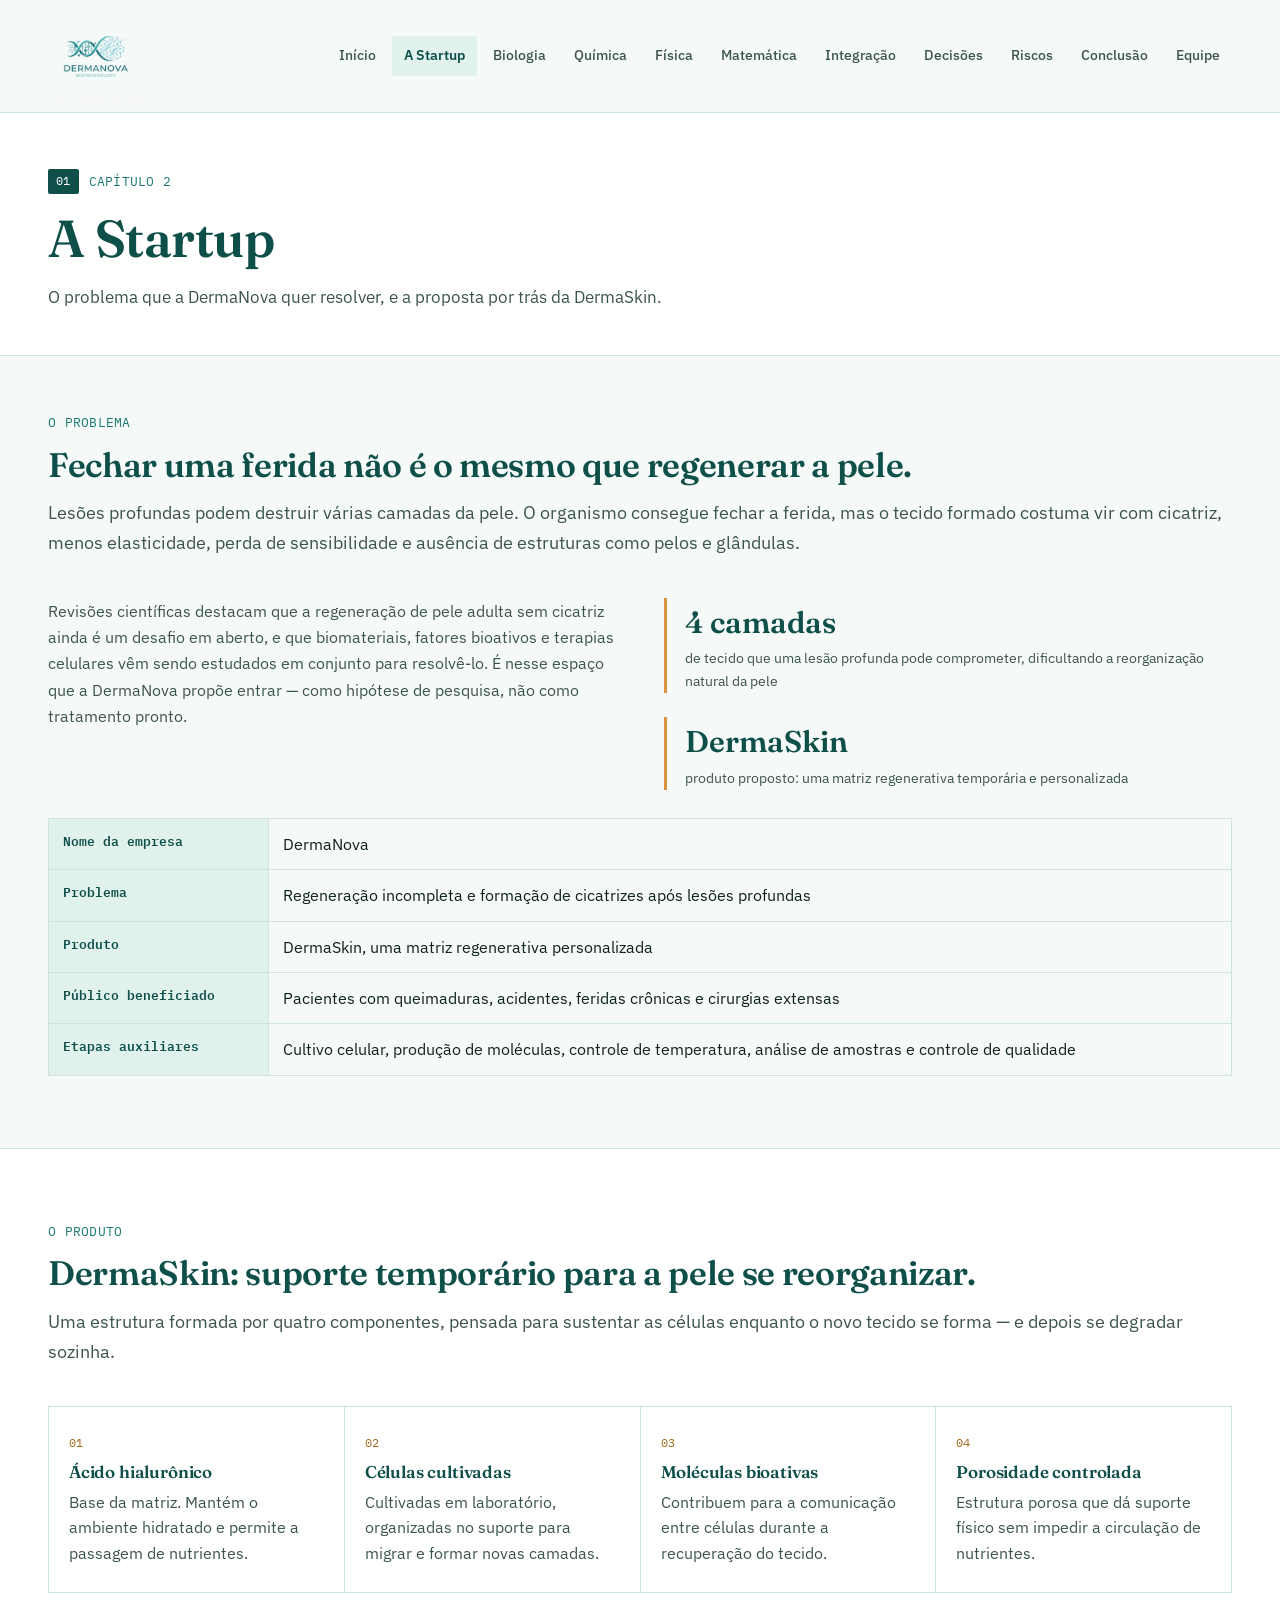
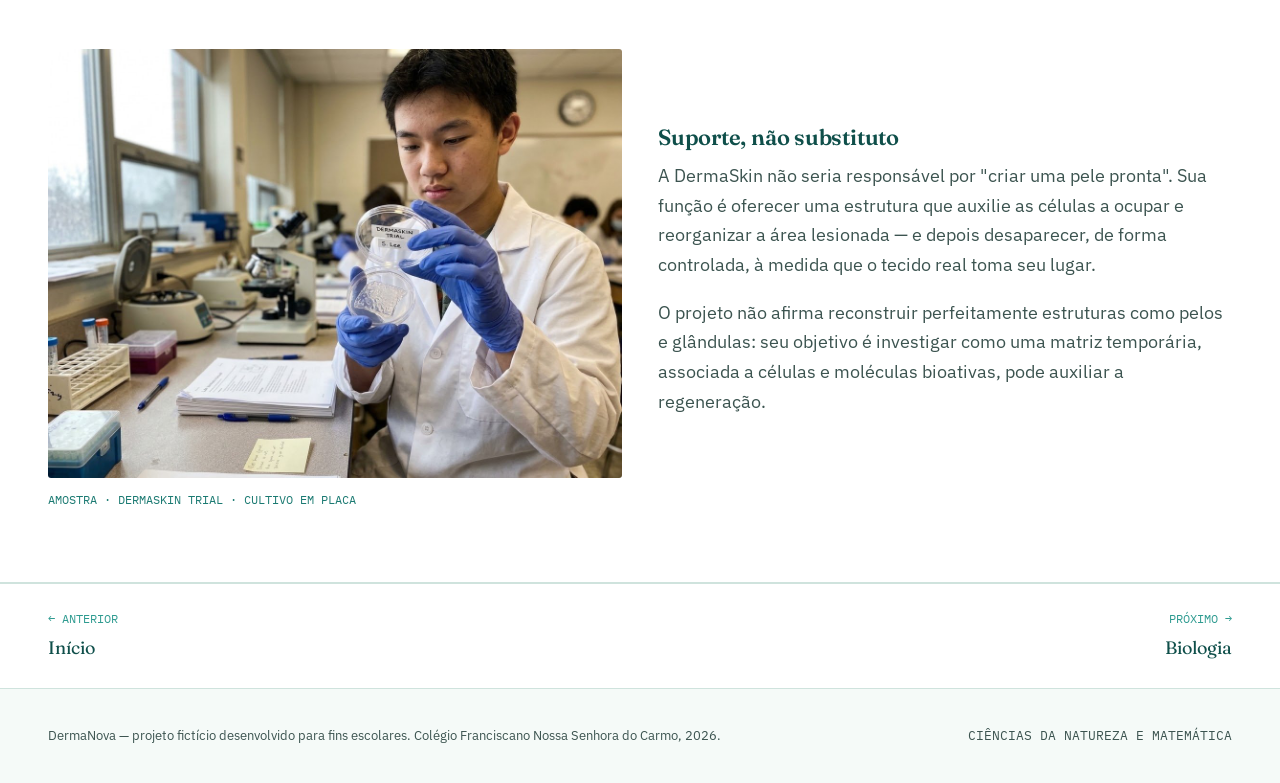
==== a-startup.html @ 09830bd9 "Add files via upload" ====
<!DOCTYPE html>
<html lang="pt-BR">
<head>
<meta charset="UTF-8">
<meta name="viewport" content="width=device-width, initial-scale=1.0, viewport-fit=cover">
<title>A Startup — DermaNova</title>
<meta name="description" content="DermaNova — DermaSkin, uma matriz regenerativa personalizada. Projeto interdisciplinar de Biotecnologia.">
<link rel="preconnect" href="https://fonts.googleapis.com">
<link href="https://fonts.googleapis.com/css2?family=Fraunces:ital,opsz,wght@0,9..144,400;0,9..144,500;0,9..144,600;0,9..144,700;1,9..144,500&family=IBM+Plex+Sans:wght@400;500;600;700&family=IBM+Plex+Mono:wght@400;500;600&display=swap" rel="stylesheet">
<link rel="stylesheet" href="styles.css">
</head>
<body>

<div class="nav-scrim" id="navScrim"></div>
<header class="nav">
  <div class="nav-inner">
    <a class="brand" href="index.html">
      <img src="images/logo.jpg" alt="Logo DermaNova">
    </a>
    <button class="menu-toggle" id="menuToggle" aria-label="Abrir menu">
      <svg viewBox="0 0 24 24" fill="none" stroke-width="2" stroke-linecap="round"><path d="M3 6h18M3 12h18M3 18h18"/></svg>
    </button>
    <nav class="links" id="navLinks">
      <a href="index.html">Início</a>
      <a href="a-startup.html" class="active">A Startup</a>
      <a href="biologia.html">Biologia</a>
      <a href="quimica.html">Química</a>
      <a href="fisica.html">Física</a>
      <a href="matematica.html">Matemática</a>
      <a href="integracao.html">Integração</a>
      <a href="decisoes.html">Decisões</a>
      <a href="riscos.html">Riscos</a>
      <a href="conclusao.html">Conclusão</a>
      <a href="equipe.html">Equipe</a>
    </nav>
  </div>
</header>

<div class="page-head">
  <div class="wrap">
    <div class="kicker"><span class="idx mono">01</span>CAPÍTULO 2</div>
    <h1>A Startup</h1>
    <p class="lede">O problema que a DermaNova quer resolver, e a proposta por trás da DermaSkin.</p>
  </div>
</div>

<section style="padding-top:56px;">
  <div class="wrap">
    <div class="section-head">
      <div class="kicker">O PROBLEMA</div>
      <h2>Fechar uma ferida não é o mesmo que regenerar a pele.</h2>
      <p>Lesões profundas podem destruir várias camadas da pele. O organismo consegue fechar a ferida, mas o tecido formado costuma vir com cicatriz, menos elasticidade, perda de sensibilidade e ausência de estruturas como pelos e glândulas.</p>
    </div>
    <div class="problem-grid">
      <div>
        <p style="color:var(--ink-soft);font-size:16px;">Revisões científicas destacam que a regeneração de pele adulta sem cicatriz ainda é um desafio em aberto, e que biomateriais, fatores bioativos e terapias celulares vêm sendo estudados em conjunto para resolvê-lo. É nesse espaço que a DermaNova propõe entrar — como hipótese de pesquisa, não como tratamento pronto.</p>
      </div>
      <div class="stat-block">
        <div class="stat">
          <div class="num">4 camadas</div>
          <div class="label">de tecido que uma lesão profunda pode comprometer, dificultando a reorganização natural da pele</div>
        </div>
        <div class="stat">
          <div class="num">DermaSkin</div>
          <div class="label">produto proposto: uma matriz regenerativa temporária e personalizada</div>
        </div>
      </div>
    </div>

    <div class="table-scroll">
      <table class="info">
        <tr><th>Nome da empresa</th><td>DermaNova</td></tr>
        <tr><th>Problema</th><td>Regeneração incompleta e formação de cicatrizes após lesões profundas</td></tr>
        <tr><th>Produto</th><td>DermaSkin, uma matriz regenerativa personalizada</td></tr>
        <tr><th>Público beneficiado</th><td>Pacientes com queimaduras, acidentes, feridas crônicas e cirurgias extensas</td></tr>
        <tr><th>Etapas auxiliares</th><td>Cultivo celular, produção de moléculas, controle de temperatura, análise de amostras e controle de qualidade</td></tr>
      </table>
    </div>
  </div>
</section>

<section class="band">
  <div class="wrap">
    <div class="section-head">
      <div class="kicker">O PRODUTO</div>
      <h2>DermaSkin: suporte temporário para a pele se reorganizar.</h2>
      <p>Uma estrutura formada por quatro componentes, pensada para sustentar as células enquanto o novo tecido se forma — e depois se degradar sozinha.</p>
    </div>
    <div class="compo-grid">
      <div class="compo-item"><div class="idx">01</div><h3>Ácido hialurônico</h3><p>Base da matriz. Mantém o ambiente hidratado e permite a passagem de nutrientes.</p></div>
      <div class="compo-item"><div class="idx">02</div><h3>Células cultivadas</h3><p>Cultivadas em laboratório, organizadas no suporte para migrar e formar novas camadas.</p></div>
      <div class="compo-item"><div class="idx">03</div><h3>Moléculas bioativas</h3><p>Contribuem para a comunicação entre células durante a recuperação do tecido.</p></div>
      <div class="compo-item"><div class="idx">04</div><h3>Porosidade controlada</h3><p>Estrutura porosa que dá suporte físico sem impedir a circulação de nutrientes.</p></div>
    </div>

    <div class="product-media-row">
      <div>
        <img src="images/laboratorio.jpg" alt="Pesquisador segurando duas placas de Petri com amostra rotulada 'DermaSkin Trial'">
        <div class="media-tag mono">AMOSTRA · DERMASKIN TRIAL · CULTIVO EM PLACA</div>
      </div>
      <div>
        <h3 style="font-size:22px;margin-bottom:12px;">Suporte, não substituto</h3>
        <p style="color:var(--ink-soft);">A DermaSkin não seria responsável por "criar uma pele pronta". Sua função é oferecer uma estrutura que auxilie as células a ocupar e reorganizar a área lesionada — e depois desaparecer, de forma controlada, à medida que o tecido real toma seu lugar.</p>
        <p style="color:var(--ink-soft);">O projeto não afirma reconstruir perfeitamente estruturas como pelos e glândulas: seu objetivo é investigar como uma matriz temporária, associada a células e moléculas bioativas, pode auxiliar a regeneração.</p>
      </div>
    </div>
  </div>
</section>

<nav class="page-nav" aria-label="Navegação entre páginas">
  <div class="page-nav-inner">
    <a href="index.html" class="prev">
        <span class="dir mono">&larr; ANTERIOR</span>
        <span class="ttl">Início</span>
      </a>
    <a href="biologia.html" class="next">
        <span class="dir mono">PRÓXIMO &rarr;</span>
        <span class="ttl">Biologia</span>
      </a>
  </div>
</nav>

<footer class="site-footer">
  <div class="wrap footer-inner">
    <p>DermaNova — projeto fictício desenvolvido para fins escolares. Colégio Franciscano Nossa Senhora do Carmo, 2026.</p>
    <p class="mono">CIÊNCIAS DA NATUREZA E MATEMÁTICA</p>
  </div>
</footer>

<script src="script.js"></script>
</body>
</html>
---- styles.css ----
:root{
  --bg:#F5FAF8;
  --paper:#FFFFFF;
  --ink:#0E211D;
  --ink-soft:#3C5450;
  --teal-900:#0F4F4A;
  --teal-700:#1B7A72;
  --teal-500:#2E9B90;
  --teal-300:#8FCFC4;
  --teal-100:#E1F2ED;
  --amber:#DA9241;
  --amber-dark:#A5691D;
  --line:#CFE3DD;
}
*{box-sizing:border-box;}
html{scroll-behavior:smooth;}
body{
  margin:0;
  background:var(--bg);
  color:var(--ink);
  font-family:'IBM Plex Sans', sans-serif;
  font-size:18px;
  line-height:1.65;
  -webkit-font-smoothing:antialiased;
  overflow-x:hidden;
}
h1,h2,h3,.display{
  font-family:'Fraunces', serif;
  font-weight:600;
  color:var(--teal-900);
  line-height:1.1;
  margin:0;
  letter-spacing:-0.01em;
}
p{margin:0 0 1em 0;}
a{color:inherit;}
img{max-width:100%;}
.mono{font-family:'IBM Plex Mono', monospace;}
.wrap{max-width:1280px;margin:0 auto;padding:0 48px;}
@media (max-width:640px){.wrap{padding:0 20px;}}

a:focus-visible, button:focus-visible, .tab:focus-visible{outline:2px solid var(--amber); outline-offset:3px;}

@media (prefers-reduced-motion: reduce){
  *{animation-duration:0.001ms !important; transition-duration:0.001ms !important;}
}

/* NAV */
header.nav{
  position:sticky; top:0; z-index:50;
  background:rgba(245,250,248,0.94);
  backdrop-filter:blur(8px);
  border-bottom:1px solid var(--line);
}
.nav-inner{
  max-width:1280px;margin:0 auto;padding:8px 48px;
  display:flex;align-items:center;justify-content:space-between;gap:24px;
}
@media (max-width:640px){.nav-inner{padding:10px 20px;}}
.brand{display:flex;align-items:center;gap:10px;text-decoration:none;flex-shrink:0;}
.brand img{height:96px;width:auto;display:block;}
@media (max-width:640px){.brand img{height:72px;}}

nav.links{display:flex;gap:4px;font-size:14px;align-items:center;overflow-x:auto;scrollbar-width:none;}
nav.links::-webkit-scrollbar{display:none;}
nav.links a{
  text-decoration:none;color:var(--ink-soft);white-space:nowrap;padding:8px 12px;border-radius:2px;
  font-weight:500;
}
nav.links a:hover{color:var(--teal-700);}
nav.links a.active{color:var(--teal-900);background:var(--teal-100);font-weight:600;}
.menu-toggle{display:none;background:none;border:none;cursor:pointer;padding:8px;flex-shrink:0;}
.menu-toggle svg{width:24px;height:24px;stroke:var(--teal-900);}
@media (max-width:920px){
  nav.links{
    position:fixed;top:0;right:0;bottom:0;width:min(320px,84vw);
    background:var(--paper);flex-direction:column;align-items:stretch;
    padding:90px 24px 24px;gap:4px;box-shadow:-8px 0 30px rgba(14,33,29,0.15);
    transform:translateX(100%);transition:transform .25s ease;overflow-y:auto;
  }
  nav.links.open{transform:translateX(0);}
  nav.links a{padding:14px 10px;font-size:16px;border-bottom:1px solid var(--line);}
  .menu-toggle{display:block;}
  .nav-scrim{
    display:none;position:fixed;inset:0;background:rgba(14,33,29,0.35);z-index:45;
  }
  .nav-scrim.open{display:block;}
}

/* PAGE HEADER (per-page title band) */
.page-head{
  padding:56px 0 44px;border-bottom:1px solid var(--line);background:var(--paper);
}
.page-head .kicker{
  font-family:'IBM Plex Mono',monospace;font-size:12.5px;letter-spacing:0.02em;
  color:var(--teal-700);display:flex;align-items:center;gap:10px;margin-bottom:16px;
}
.page-head .kicker .idx{
  background:var(--teal-900);color:#fff;padding:3px 8px;border-radius:2px;font-size:11.5px;
}
.page-head h1{font-size:clamp(30px,4.4vw,52px);max-width:960px;}
.page-head p.lede{font-size:17px;color:var(--ink-soft);max-width:820px;margin-top:16px;margin-bottom:0;}

/* HERO (home only) */
.hero{display:grid;grid-template-columns:1.05fr 0.95fr;align-items:center;}
@media (max-width:900px){.hero{grid-template-columns:1fr;}}
.hero-text{padding:60px 32px 60px 32px;max-width:560px;justify-self:end;}
@media (max-width:900px){.hero-text{justify-self:stretch;padding:44px 20px 8px;max-width:none;}}
.kicker{
  font-family:'IBM Plex Mono',monospace;font-size:12.5px;letter-spacing:0.02em;
  color:var(--teal-700);display:flex;align-items:center;gap:8px;margin-bottom:18px;
}
.kicker .dot{width:6px;height:6px;border-radius:50%;background:var(--amber);display:inline-block;animation:pulse 2.2s ease-in-out infinite;}
@keyframes pulse{0%,100%{opacity:1;}50%{opacity:0.35;}}
.hero h1{font-size:clamp(32px,4.6vw,54px);margin-bottom:20px;}
.hero h1 em{font-style:italic;color:var(--teal-700);}
.hero p.lede{font-size:18px;color:var(--ink-soft);max-width:480px;margin-bottom:30px;}
.cta-row{display:flex;gap:14px;flex-wrap:wrap;}
.btn{
  display:inline-flex;align-items:center;gap:8px;padding:13px 22px;
  font-family:'IBM Plex Sans',sans-serif;font-size:14.5px;font-weight:600;
  text-decoration:none;border-radius:3px;border:1px solid transparent;cursor:pointer;
}
.btn-primary{background:var(--teal-900);color:#fff;}
.btn-primary:hover{background:var(--teal-700);}
.btn-ghost{border-color:var(--teal-900);color:var(--teal-900);background:transparent;}
.btn-ghost:hover{background:var(--teal-100);}

.hero-media{position:relative;min-height:480px;}
@media (max-width:900px){.hero-media{min-height:300px;}}
.hero-media img{width:100%;height:100%;object-fit:cover;display:block;}
.hero-media .caption{
  position:absolute;left:20px;bottom:20px;background:rgba(14,33,29,0.82);color:#fff;
  padding:10px 14px;font-family:'IBM Plex Mono',monospace;font-size:12px;border-radius:2px;
  max-width:80%;
}

/* TOPIC INDEX GRID (home) */
.topic-grid{display:grid;grid-template-columns:repeat(3,1fr);gap:1px;background:var(--line);border:1px solid var(--line);margin-top:8px;}
@media (max-width:860px){.topic-grid{grid-template-columns:1fr 1fr;}}
@media (max-width:560px){.topic-grid{grid-template-columns:1fr;}}
.topic-card{
  background:var(--paper);padding:28px 24px;text-decoration:none;display:block;
  transition:background .15s ease;
}
.topic-card:hover{background:var(--teal-100);}
.topic-card .num{font-family:'IBM Plex Mono',monospace;font-size:12px;color:var(--amber-dark);margin-bottom:12px;display:block;}
.topic-card h3{font-size:19px;margin-bottom:8px;}
.topic-card p{font-size:15px;color:var(--ink-soft);margin:0;}

/* SECTION SCAFFOLDING */
section{padding:72px 0;}
@media (max-width:640px){section{padding:48px 0;}}
.section-head{max-width:none;margin-bottom:40px;}
.prose{max-width:820px;color:var(--ink-soft);font-size:18px;}
.prose-wide{max-width:none;color:var(--ink-soft);font-size:18px;}
.section-head .kicker{margin-bottom:14px;}
.section-head h2{font-size:clamp(24px,3.2vw,34px);}
.section-head p{color:var(--ink-soft);font-size:18px;margin-top:14px;}
.band{background:var(--paper);border-top:1px solid var(--line);border-bottom:1px solid var(--line);}
.band-teal{background:var(--teal-900);color:#fff;}
.band-teal .section-head h2{color:#fff;}
.band-teal .section-head p{color:#CFE7E1;}

/* PROBLEM STATS */
.problem-grid{display:grid;grid-template-columns:1fr 1fr;gap:48px;align-items:start;}
@media (max-width:800px){.problem-grid{grid-template-columns:1fr;}}
.stat-block{display:flex;flex-direction:column;gap:24px;}
.stat{border-left:3px solid var(--amber);padding-left:18px;}
.stat .num{font-family:'Fraunces',serif;font-size:30px;color:var(--teal-900);font-weight:600;}
.stat .label{font-size:14px;color:var(--ink-soft);}

table.info{width:100%;border-collapse:collapse;margin-top:28px;font-size:16px;}
table.info th,table.info td{border:1px solid var(--line);padding:12px 14px;text-align:left;vertical-align:top;}
table.info th{background:var(--teal-100);color:var(--teal-900);width:220px;font-family:'IBM Plex Mono',monospace;font-size:12.5px;font-weight:600;}
.table-scroll{overflow-x:auto;}

/* PRODUCT COMPOSITION */
.compo-grid{display:grid;grid-template-columns:repeat(4,1fr);gap:1px;background:var(--line);border:1px solid var(--line);margin-top:8px;}
@media (max-width:800px){.compo-grid{grid-template-columns:repeat(2,1fr);}}
.compo-item{background:var(--paper);padding:26px 20px;}
.compo-item .idx{font-family:'IBM Plex Mono',monospace;font-size:12px;color:var(--amber-dark);margin-bottom:10px;}
.compo-item h3{font-size:17px;margin-bottom:8px;}
.compo-item p{font-size:15.5px;color:var(--ink-soft);margin:0;}

.product-media-row{display:grid;grid-template-columns:1fr 1fr;gap:36px;align-items:center;margin-top:56px;}
@media (max-width:800px){.product-media-row{grid-template-columns:1fr;}}
.product-media-row img{width:100%;border-radius:3px;display:block;}
.media-tag{font-family:'IBM Plex Mono',monospace;font-size:12px;color:var(--teal-700);margin-top:12px;}

/* PROCESS STEPPER */
.stepper{display:flex;overflow-x:auto;gap:0;margin-top:20px;padding-bottom:10px;}
.step{flex:0 0 220px;padding:22px 20px 22px 0;position:relative;}
.step:not(:last-child)::after{content:"";position:absolute;top:30px;right:0;width:calc(100% - 30px);height:1px;background:var(--line);}
.step .n{font-family:'IBM Plex Mono',monospace;color:var(--amber-dark);font-size:13px;margin-bottom:10px;display:block;}
.step h4{font-family:'Fraunces',serif;font-size:16px;color:var(--teal-900);margin:0 0 6px;font-weight:600;}
.step p{font-size:15.5px;color:var(--ink-soft);margin:0;}

/* ACCORDION */
.topic-fig{margin:0 0 20px;border-radius:4px;border:1px solid var(--line);background:#FAFCFB;padding:14px;display:flex;justify-content:center;}
.topic-fig img{width:100%;height:auto;max-height:none;object-fit:contain;display:block;}
.accordion-item{border-bottom:1px solid var(--line);}
.accordion-item:first-child{border-top:1px solid var(--line);}
.accordion-btn{
  width:100%;text-align:left;background:none;border:none;cursor:pointer;
  padding:20px 4px;display:flex;justify-content:space-between;align-items:center;gap:16px;
  font-family:'Fraunces',serif;font-size:18px;color:var(--teal-900);font-weight:500;
}
.accordion-btn .plus{font-family:'IBM Plex Mono',monospace;font-size:20px;color:var(--amber-dark);flex-shrink:0;transition:transform .2s ease;}
.accordion-item.open .plus{transform:rotate(45deg);}
.accordion-panel{max-height:0;overflow:hidden;transition:max-height .3s ease;}
.accordion-item.open .accordion-panel{max-height:2600px;}
.accordion-inner{padding:0 4px 24px;color:var(--ink-soft);font-size:17px;}
.accordion-inner p{margin-bottom:12px;}
.accordion-inner strong{color:var(--ink);}

.eq-block{
  background:var(--teal-100);border:1px solid var(--teal-300);border-radius:3px;
  padding:16px 18px;margin:14px 0;font-family:'IBM Plex Mono',monospace;font-size:13.5px;
  color:var(--teal-900);overflow-x:auto;white-space:pre;
}

table.mini{width:100%;border-collapse:collapse;margin:14px 0;font-size:15.5px;}
table.mini th, table.mini td{border:1px solid var(--line);padding:8px 10px;text-align:left;}
table.mini th{background:var(--teal-100);color:var(--teal-900);font-family:'IBM Plex Mono',monospace;font-weight:600;font-size:12.5px;}

/* CHEMISTRY REACTION VISUALS */
.reaction-block{background:var(--paper);border:1px solid var(--line);border-radius:4px;padding:26px;margin:20px 0 28px;}
.reaction-row{display:flex;align-items:center;justify-content:center;gap:18px;flex-wrap:wrap;padding:12px 0 6px;}
.reaction-figure{display:flex;flex-direction:column;align-items:center;gap:8px;max-width:260px;flex:1;}
.reaction-figure img{max-height:200px;width:100%;object-fit:contain;background:#FAFCFB;border:1px solid var(--line);border-radius:3px;padding:8px;}
.reaction-figure .fig-label{font-family:'IBM Plex Mono',monospace;font-size:11.5px;color:var(--ink-soft);text-align:center;}
.reaction-op{font-family:'Fraunces',serif;font-size:30px;color:var(--teal-500);flex-shrink:0;}
.reaction-arrow{font-family:'IBM Plex Mono',monospace;font-size:13px;color:var(--teal-700);display:flex;flex-direction:column;align-items:center;flex-shrink:0;min-width:90px;}
.reaction-arrow .line{width:100%;height:2px;background:var(--teal-700);position:relative;margin-top:4px;}
.reaction-arrow .line::after{content:"";position:absolute;right:-1px;top:-4px;border:5px solid transparent;border-left-color:var(--teal-700);}
.reaction-caption{text-align:center;font-size:13px;color:var(--ink-soft);margin-top:14px;font-style:italic;}

/* CALC WIDGET */
.calc-box{background:var(--paper);border:1px solid var(--line);border-radius:4px;padding:26px;margin-top:22px;}
.calc-row{display:flex;align-items:center;gap:18px;flex-wrap:wrap;margin-bottom:18px;}
.calc-row label{font-size:13.5px;color:var(--ink-soft);font-family:'IBM Plex Mono',monospace;}
input[type=range]{width:220px;accent-color:var(--teal-700);}
.calc-readout{font-family:'Fraunces',serif;font-size:28px;color:var(--teal-900);font-weight:600;}
.calc-readout .unit{font-family:'IBM Plex Mono',monospace;font-size:13.5px;color:var(--ink-soft);margin-left:6px;}
svg#growthChart{width:100%;height:auto;display:block;}
svg#growthChart .growth-path{transition:stroke-dashoffset 1.3s cubic-bezier(.4,0,.2,1);}
svg#growthChart .grid-dot{transition:r .12s ease,fill .12s ease;}
svg#growthChart .grid-dot:hover{r:6;fill:#2E9B90;}
svg#growthChart .sel-ring{animation:ringPulse 2s ease-out infinite;}
svg#growthChart .sel-dot{filter:drop-shadow(0 2px 4px rgba(14,33,29,.3));}
svg#growthChart .tip-group{transition:opacity .15s ease;}
@keyframes ringPulse{0%{r:7;stroke-opacity:.6;}100%{r:20;stroke-opacity:0;}}
.calc-hint{font-size:13px;color:var(--ink-soft);margin-top:10px;}

/* 3D MOLECULE VIEWER */
.mol-figure{display:flex;flex-direction:column;align-items:center;gap:8px;}
.mol-panel{display:none;width:100%;}
.mol-panel.active{display:block;}
.mol3d-box{
  position:relative;width:100%;max-width:260px;height:200px;margin:0 auto;
  background:#FAFCFB;border:1px solid var(--line);border-radius:3px;overflow:hidden;
}
.mol3d-box canvas{border-radius:3px;}
.mol3d-loading, .mol3d-error{
  position:absolute;inset:0;display:flex;align-items:center;justify-content:center;text-align:center;padding:10px;
  font-family:'IBM Plex Mono',monospace;font-size:10.5px;color:var(--ink-soft);
}
.mol3d-hint{
  font-family:'IBM Plex Mono',monospace;font-size:9.5px;color:var(--ink-soft);opacity:.75;
  text-align:center;margin-top:4px;
}
.mol-tabs{display:flex;gap:6px;}
.mol-tab{
  font-family:'IBM Plex Mono',monospace;font-size:10px;letter-spacing:.02em;
  padding:4px 11px;border:1px solid var(--teal-500);border-radius:20px;
  background:transparent;color:var(--teal-900);cursor:pointer;
}
.mol-tab.active{background:var(--teal-900);color:#fff;border-color:var(--teal-900);}
.reaction-figure img{transition:transform .25s ease;}
.reaction-figure:hover img{transform:scale(1.045);}

/* COMBINATORICS */
.combo-selector{display:flex;gap:10px;flex-wrap:wrap;margin-bottom:20px;}
.combo-btn{
  font-family:'IBM Plex Mono',monospace;font-size:13px;padding:9px 14px;border:1px solid var(--teal-500);
  background:transparent;color:var(--teal-900);cursor:pointer;border-radius:2px;
}
.combo-btn.active{background:var(--teal-900);color:#fff;}
.combo-out{display:none;}
.combo-out.active{display:block;animation:fadein .2s ease;}
@keyframes fadein{from{opacity:0;}to{opacity:1;}}

/* INTEGRATION CARDS */
.integ-grid{display:grid;grid-template-columns:repeat(3,1fr);gap:22px;margin-top:8px;}
@media (max-width:800px){.integ-grid{grid-template-columns:1fr;}}
.integ-card{background:var(--paper);border:1px solid var(--line);padding:26px;border-radius:3px;}
.integ-card .pair{font-family:'IBM Plex Mono',monospace;font-size:12px;color:var(--amber-dark);margin-bottom:12px;}
.integ-card p{font-size:16px;color:var(--ink-soft);margin:0;}

/* DECISIONS */
.decision-grid{display:grid;grid-template-columns:repeat(3,1fr);gap:1px;background:var(--line);border:1px solid var(--line);margin-top:8px;}
@media (max-width:800px){.decision-grid{grid-template-columns:1fr;}}
.decision-card{background:var(--teal-900);color:#fff;padding:30px 26px;}
.decision-card h3{color:#fff;font-size:17px;margin-bottom:10px;}
.decision-card p{font-size:15.5px;color:#CFE7E1;margin:0;}

/* RISKS */
.risk-list{display:grid;grid-template-columns:1fr 1fr;gap:16px 40px;margin-top:8px;}
@media (max-width:800px){.risk-list{grid-template-columns:1fr;}}
.risk-item{display:flex;gap:14px;padding:16px 0;border-top:1px solid var(--line);}
.risk-item .tag{font-family:'IBM Plex Mono',monospace;font-size:11.5px;color:var(--amber-dark);flex-shrink:0;width:96px;padding-top:2px;}
.risk-item p{margin:0;font-size:16px;color:var(--ink-soft);}

/* TEAM */
.team-grid{display:grid;grid-template-columns:repeat(3,1fr);gap:16px;margin-top:8px;}
@media (max-width:700px){.team-grid{grid-template-columns:1fr 1fr;}}
.team-card{border:1px solid var(--line);background:var(--paper);padding:20px;border-radius:3px;}
.team-card .no{font-family:'IBM Plex Mono',monospace;color:var(--teal-500);font-size:12px;}
.team-card .name{font-family:'Fraunces',serif;font-size:16px;color:var(--teal-900);margin-top:4px;}
.advisors{margin-top:26px;font-size:15.5px;color:var(--ink-soft);}

.disclaimer{
  background:#FBF3E7;border:1px solid #EAD3AC;color:#6B4A16;padding:16px 20px;border-radius:3px;
  font-size:13.5px;margin-top:36px;
}

/* PAGE NAV (prev/next) */
.page-nav{border-top:1px solid var(--line);background:var(--paper);}
.page-nav-inner{
  max-width:1280px;margin:0 auto;padding:26px 48px;display:flex;justify-content:space-between;gap:20px;
}
@media (max-width:640px){.page-nav-inner{padding:20px;flex-direction:column;}}
.page-nav a{
  text-decoration:none;display:flex;flex-direction:column;gap:4px;max-width:46%;
}
@media (max-width:640px){.page-nav a{max-width:100%;}}
.page-nav a.next{text-align:right;margin-left:auto;}
@media (max-width:640px){.page-nav a.next{text-align:left;}}
.page-nav .dir{font-family:'IBM Plex Mono',monospace;font-size:11.5px;color:var(--teal-500);}
.page-nav .ttl{font-family:'Fraunces',serif;font-size:18px;color:var(--teal-900);}
.page-nav a:hover .ttl{color:var(--teal-700);}

footer.site-footer{padding:36px 0;border-top:1px solid var(--line);}
.footer-inner{display:flex;justify-content:space-between;align-items:center;flex-wrap:wrap;gap:16px;}
.footer-inner p{margin:0;font-size:13px;color:var(--ink-soft);}

/* PHYSICS DIAGRAMS */
.physics-fig{
  margin:24px 0 8px;border-radius:6px;overflow:hidden;
  border:1px solid var(--line);background:#F5FAF8;
}
.physics-fig svg{width:100%;height:auto;display:block;}
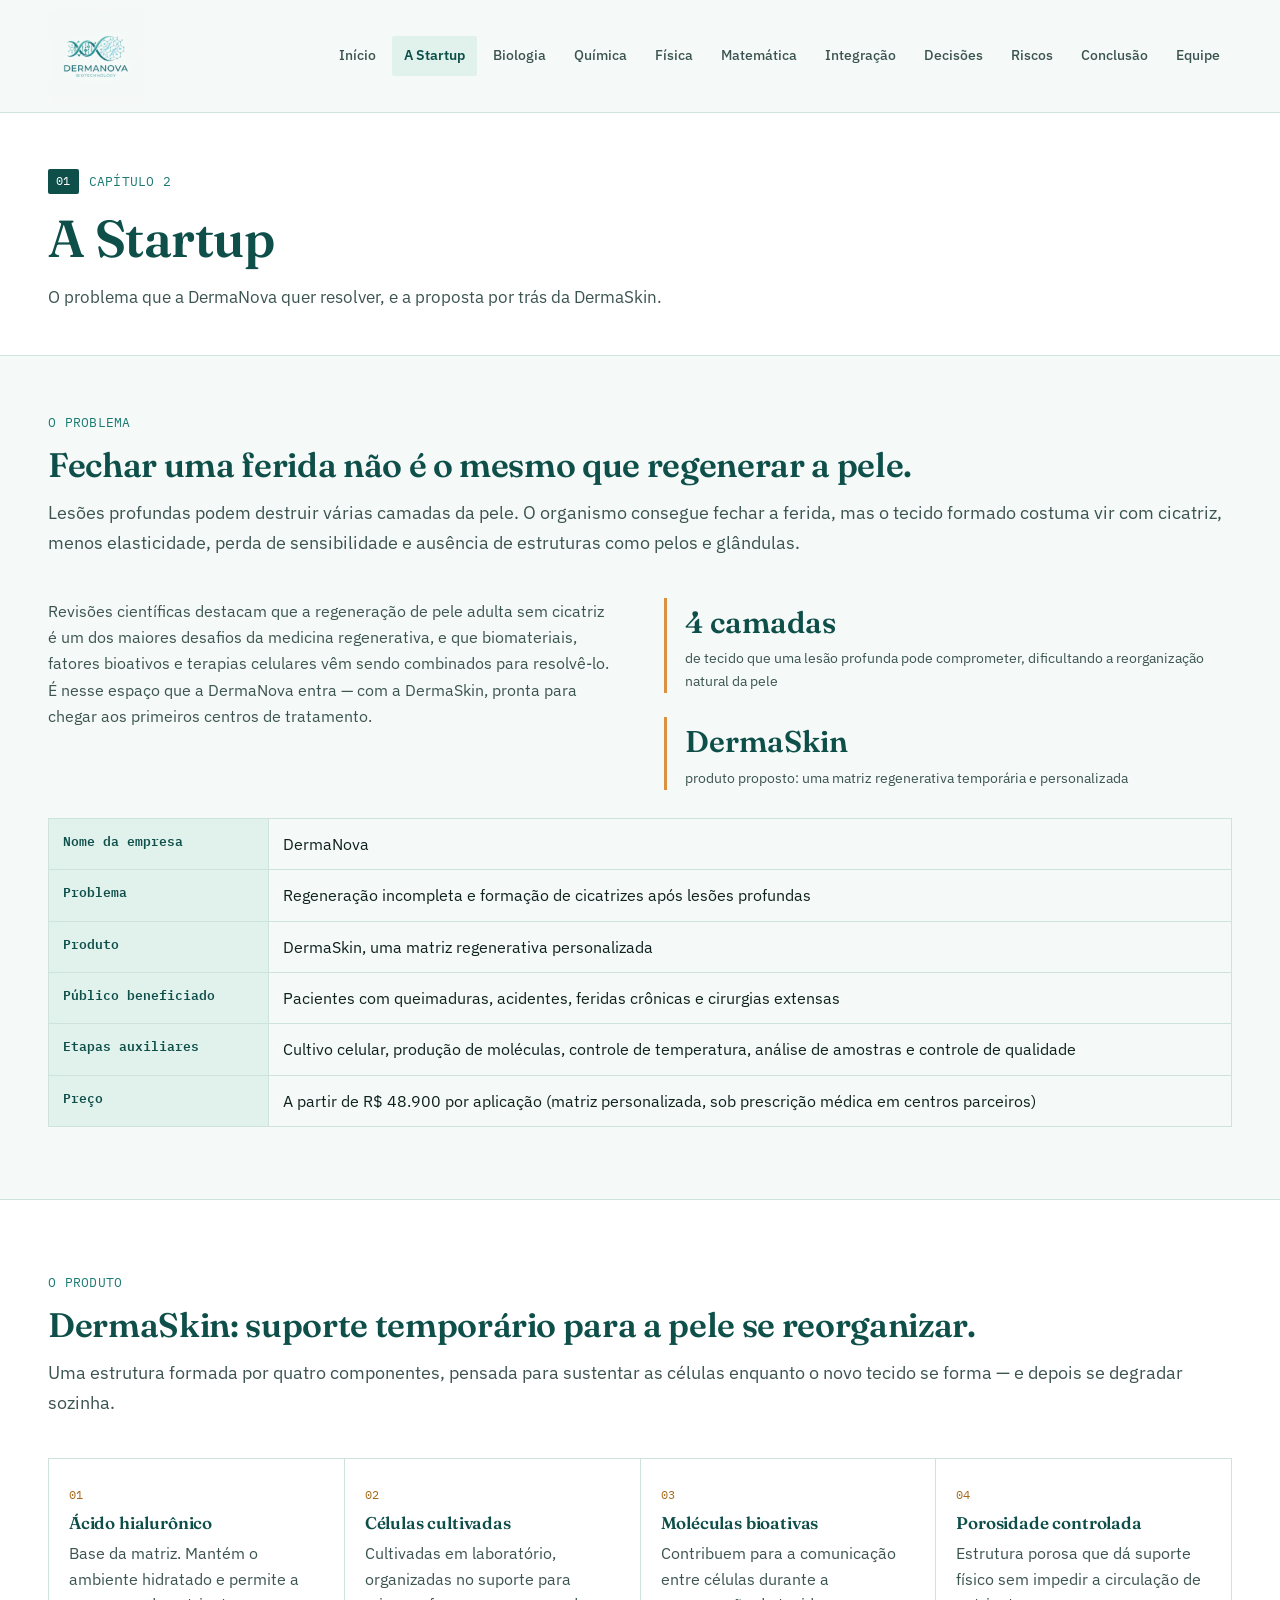
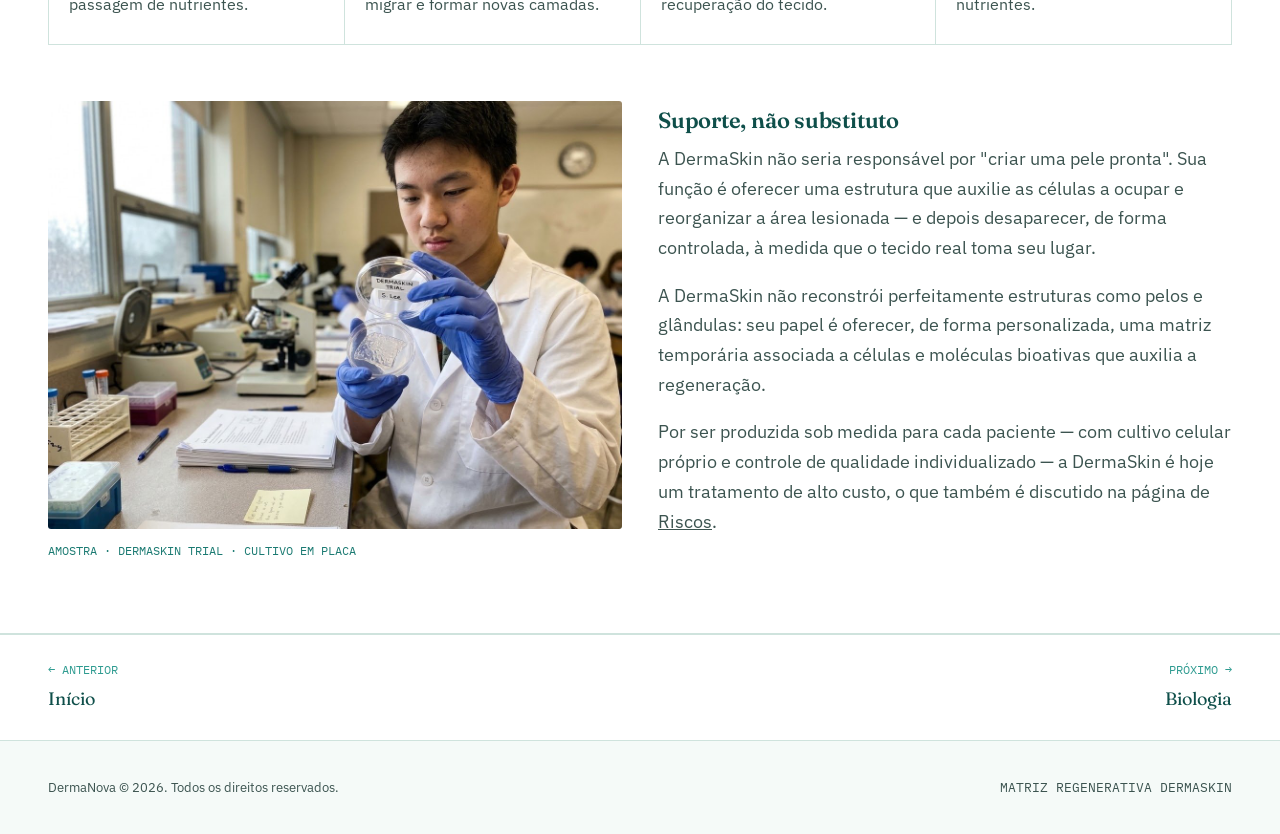
==== commit 9c95187a: "Add files via upload" ====
--- a/a-startup.html
+++ b/a-startup.html
@@ -53,7 +53,7 @@
     </div>
     <div class="problem-grid">
       <div>
-        <p style="color:var(--ink-soft);font-size:16px;">Revisões científicas destacam que a regeneração de pele adulta sem cicatriz ainda é um desafio em aberto, e que biomateriais, fatores bioativos e terapias celulares vêm sendo estudados em conjunto para resolvê-lo. É nesse espaço que a DermaNova propõe entrar — como hipótese de pesquisa, não como tratamento pronto.</p>
+        <p style="color:var(--ink-soft);font-size:16px;">Revisões científicas destacam que a regeneração de pele adulta sem cicatriz é um dos maiores desafios da medicina regenerativa, e que biomateriais, fatores bioativos e terapias celulares vêm sendo combinados para resolvê-lo. É nesse espaço que a DermaNova entra — com a DermaSkin, pronta para chegar aos primeiros centros de tratamento.</p>
       </div>
       <div class="stat-block">
         <div class="stat">
@@ -74,6 +74,7 @@
         <tr><th>Produto</th><td>DermaSkin, uma matriz regenerativa personalizada</td></tr>
         <tr><th>Público beneficiado</th><td>Pacientes com queimaduras, acidentes, feridas crônicas e cirurgias extensas</td></tr>
         <tr><th>Etapas auxiliares</th><td>Cultivo celular, produção de moléculas, controle de temperatura, análise de amostras e controle de qualidade</td></tr>
+        <tr><th>Preço</th><td>A partir de R$ 48.900 por aplicação (matriz personalizada, sob prescrição médica em centros parceiros)</td></tr>
       </table>
     </div>
   </div>
@@ -101,7 +102,8 @@
       <div>
         <h3 style="font-size:22px;margin-bottom:12px;">Suporte, não substituto</h3>
         <p style="color:var(--ink-soft);">A DermaSkin não seria responsável por "criar uma pele pronta". Sua função é oferecer uma estrutura que auxilie as células a ocupar e reorganizar a área lesionada — e depois desaparecer, de forma controlada, à medida que o tecido real toma seu lugar.</p>
-        <p style="color:var(--ink-soft);">O projeto não afirma reconstruir perfeitamente estruturas como pelos e glândulas: seu objetivo é investigar como uma matriz temporária, associada a células e moléculas bioativas, pode auxiliar a regeneração.</p>
+        <p style="color:var(--ink-soft);">A DermaSkin não reconstrói perfeitamente estruturas como pelos e glândulas: seu papel é oferecer, de forma personalizada, uma matriz temporária associada a células e moléculas bioativas que auxilia a regeneração.</p>
+        <p style="color:var(--ink-soft);">Por ser produzida sob medida para cada paciente — com cultivo celular próprio e controle de qualidade individualizado — a DermaSkin é hoje um tratamento de alto custo, o que também é discutido na página de <a href="riscos.html">Riscos</a>.</p>
       </div>
     </div>
   </div>
@@ -122,8 +124,8 @@
 
 <footer class="site-footer">
   <div class="wrap footer-inner">
-    <p>DermaNova — projeto fictício desenvolvido para fins escolares. Colégio Franciscano Nossa Senhora do Carmo, 2026.</p>
-    <p class="mono">CIÊNCIAS DA NATUREZA E MATEMÁTICA</p>
+    <p>DermaNova © 2026. Todos os direitos reservados.</p>
+    <p class="mono">MATRIZ REGENERATIVA DERMASKIN</p>
   </div>
 </footer>
 
